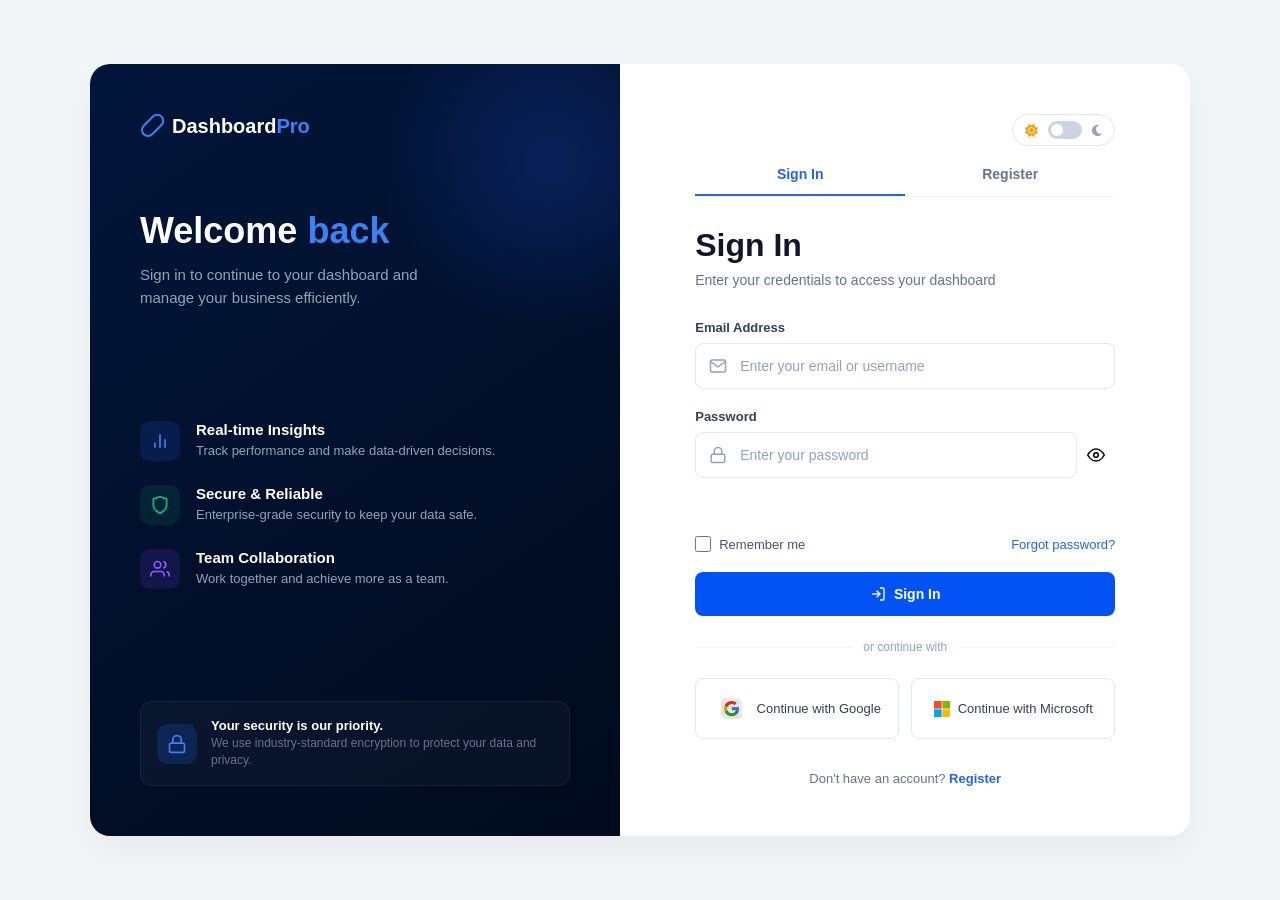
==== index.html @ a17f4a40 "first commit" ====
<!DOCTYPE html>
<html lang="en">
<head>
    <meta charset="UTF-8">
    <meta name="viewport" content="width=device-width, initial-scale=1.0">
    <title>Sign In</title>
    <link rel="stylesheet" href="https://cdnjs.cloudflare.com/ajax/libs/font-awesome/6.4.0/css/all.min.css">
    <link rel="stylesheet" href="style.css">
    <style>
        .auth-theme-container {
            display: flex;
            justify-content: flex-end;
            margin-bottom: 20px;
        }
    </style>
</head>
<body>

    <div class="container">
        <div class="left-panel">
            <div class="logo-area">
                <svg width="24" height="24" viewBox="0 0 24 24" fill="none" stroke="currentColor" stroke-width="2" stroke-linecap="round" stroke-linejoin="round"><path d="m21.44 11.05-9.19 9.19a6 6 0 0 1-8.49-8.49l9.19-9.19a6 6 0 0 1 8.49 8.49Z"/></svg>
                <span>Dashboard</span>
            </div>
            
            <div class="welcome-text">
                <h1>Welcome <span>back</span></h1>
                <p>Sign in to continue to your dashboard and manage your business efficiently.</p>
            </div>

            <div class="features-list">
                <div class="feature-item">
                    <div class="icon-wrapper blue">
                        <svg width="20" height="20" viewBox="0 0 24 24" fill="none" stroke="currentColor" stroke-width="2"><line x1="18" y1="20" x2="18" y2="10"></line><line x1="12" y1="20" x2="12" y2="4"></line><line x1="6" y1="20" x2="6" y2="14"></line></svg>
                    </div>
                    <div>
                        <h3>Real-time Insights</h3>
                        <p>Track performance and make data-driven decisions.</p>
                    </div>
                </div>

                <div class="feature-item">
                    <div class="icon-wrapper green">
                        <svg width="20" height="20" viewBox="0 0 24 24" fill="none" stroke="currentColor" stroke-width="2"><path d="M12 22s8-4 8-10V5l-8-3-8 3v7c0 6 8 10 8 10z"></path></svg>
                    </div>
                    <div>
                        <h3>Secure & Reliable</h3>
                        <p>Enterprise-grade security to keep your data safe.</p>
                    </div>
                </div>

                <div class="feature-item">
                    <div class="icon-wrapper purple">
                        <svg width="20" height="20" viewBox="0 0 24 24" fill="none" stroke="currentColor" stroke-width="2"><path d="M17 21v-2a4 4 0 0 0-4-4H5a4 4 0 0 0-4 4v2"></path><circle cx="9" cy="7" r="4"></circle><path d="M23 21v-2a4 4 0 0 0-3-3.87"></path><path d="M16 3.13a4 4 0 0 1 0 7.75"></path></svg>
                    </div>
                    <div>
                        <h3>Team Collaboration</h3>
                        <p>Work together and achieve more as a team.</p>
                    </div>
                </div>
            </div>

            <div class="security-note">
                <div class="icon-wrapper shield-blue">
                    <svg width="20" height="20" viewBox="0 0 24 24" fill="none" stroke="currentColor" stroke-width="2"><rect x="3" y="11" width="18" height="11" rx="2" ry="2"></rect><path d="M7 11V7a5 5 0 0 1 10 0v4"></path></svg>
                </div>
                <div>
                    <h4>Your security is our priority.</h4>
                    <p>We use industry-standard encryption to protect your data and privacy.</p>
                </div>
            </div>
        </div>

        <div class="right-panel">
            <div class="form-wrapper">
                
                <div class="auth-theme-container">
                    <div class="header-theme-switch-box" style="display: flex; align-items: center; gap: 10px; border: 1px solid #e2e8f0; padding: 6px 12px; border-radius: 30px;">
                        <i class="fa-solid fa-sun icon-sun" style="color: #f59e0b; font-size: 13px;"></i>
                        <label class="theme-switch-label" style="position: relative; display: inline-block; width: 34px; height: 18px;">
                            <input type="checkbox" id="headerThemeToggle" style="opacity: 0; width: 0; height: 0;">
                            <span class="theme-switch-slider" style="position: absolute; cursor: pointer; top: 0; left: 0; right: 0; bottom: 0; background-color: #cbd5e1; transition: .35s; border-radius: 30px;"></span>
                        </label>
                        <i class="fa-solid fa-moon icon-moon" style="color: #94a3b8; font-size: 13px;"></i>
                    </div>
                </div>

                <div class="auth-tabs">
                    <a href="index.html" class="tab-item active">Sign In</a>
                    <a href="register.html" class="tab-item">Register</a>
                </div>

                <h2>Sign In</h2>
                <p class="subtitle">Enter your credentials to access your dashboard</p>

                <form onsubmit="login(); return false;">
                    <div class="input-group">
                        <label for="email">Email Address</label>
                        <div class="input-field-wrapper">
                            <span class="field-icon">
                                <svg width="18" height="18" viewBox="0 0 24 24" fill="none" stroke="currentColor" stroke-width="2"><path d="M4 4h16c1.1 0 2 .9 2 2v12c0 1.1-.9 2-2 2H4c-1.1 0-2-.9-2-2V6c0-1.1.9-2 2-2z"></path><polyline points="22,6 12,13 2,6"></polyline></svg>
                            </span>
                            <input type="text" id="email" placeholder="Enter your email or username" required>
                        </div>
                    </div>

                    <div class="input-group">
                        <label for="password">Password</label>
                        <div class="input-field-wrapper">
                            <span class="field-icon">
                                <svg width="18" height="18" viewBox="0 0 24 24" fill="none" stroke="currentColor" stroke-width="2"><rect x="3" y="11" width="18" height="11" rx="2" ry="2"></rect><path d="M7 11V7a5 5 0 0 1 10 0v4"></path></svg>
                            </span>
                            <input type="password" id="password" placeholder="Enter your password" required>
                            <span class="password-toggle">
                                <svg width="18" height="18" viewBox="0 0 24 24" fill="none" stroke="currentColor" stroke-width="2"><path d="M1 12s4-8 11-8 11 8 11 8-4 8-11 8-11-8-11-8z"></path><circle cx="12" cy="12" r="3"></circle></svg>
                            </span>
                        </div>
                    </div>

                    <p id="msg" style="color: #dc3545; font-size: 13px; min-height: 18px; margin: -4px 0 4px 0;"></p>

                    <div class="form-options">
                        <label class="remember-me">
                            <input type="checkbox">
                            <span>Remember me</span>
                        </label>
                        <a href="#" class="forgot-link">Forgot password?</a>
                    </div>

                    <button type="submit" class="submit-btn">
                        <svg width="16" height="16" viewBox="0 0 24 24" fill="none" stroke="currentColor" stroke-width="2"><path d="M15 3h4a2 2 0 0 1 2 2v14a2 2 0 0 1-2 2h-4"></path><polyline points="10 17 15 12 10 7"></polyline><line x1="15" y1="12" x2="3" y2="12"></line></svg>
                        Sign In
                    </button>
                </form>

                <div class="divider">
                    <span>or continue with</span>
                </div>

                <div class="sso-buttons">
                    <button class="sso-btn">
                        <img src="/img/google-logo-transparent-free-png.webp" alt="Google" width="35" height="35" style="object-fit: contain;" onerror="this.src='https://fonts.gstatic.com/s/i/productlogos/googleg/v6/web-24dp/copy_of_24dp.png'">
                        Continue with Google
                    </button>
                    <button class="sso-btn">
                        <svg width="16" height="16" viewBox="0 0 23 23" fill="#f25022"><rect x="0" y="0" width="11" height="11"/><rect x="12" y="0" width="11" height="11" fill="#7fba00"/><rect x="0" y="12" width="11" height="11" fill="#00a4ef"/><rect x="12" y="12" width="11" height="11" fill="#ffb900"/></svg>
                        Continue with Microsoft
                    </button>
                </div>

                <p class="signup-prompt">Don't have an account? <a href="register.html">Register</a></p>
            </div>
        </div>
    </div>

    <script src="auth.js"></script>
</body>
</html>
---- style.css ----
* {
    margin: 0;
    padding: 0;
    box-sizing: border-box;
    font-family: -apple-system, BlinkMacSystemFont, "Segoe UI", Roboto, Helvetica, Arial, sans-serif;
}

body {
    display: flex;
    justify-content: center;
    align-items: center;
    min-height: 100vh;
    background-color: #f3f6f9;
    padding: 20px;
}

.container {
    display: flex;
    width: 100%;
    max-width: 1100px;
    min-height: 720px;
    background: #ffffff;
    border-radius: 20px;
    overflow: hidden;
    box-shadow: 0 15px 35px rgba(0, 0, 0, 0.05);
}

/* Left Panel Style */
.left-panel {
    flex: 1.1;
    background: linear-gradient(145deg, #02163b 0%, #010a1c 100%);
    color: #ffffff;
    padding: 50px;
    display: flex;
    flex-direction: column;
    justify-content: space-between;
    position: relative;
    overflow: hidden;
}

/* Subtle abstract visual design element from image_d5fe2e.jpg */
.left-panel::before {
    content: '';
    position: absolute;
    top: -10%;
    right: -20%;
    width: 350px;
    height: 350px;
    background: radial-gradient(circle, rgba(29, 78, 216, 0.25) 0%, transparent 70%);
    border-radius: 50%;
    pointer-events: none;
}

.logo-area {
    display: flex;
    align-items: center;
    gap: 8px;
    font-size: 20px;
    font-weight: 700;
    color: #ffffff;
}

.logo-area svg {
    color: #3b82f6;
}

.logo-area span {
    color: #ffffff;
}
.logo-area span::after {
    content: 'Pro';
    color: #3b82f6;
}

.welcome-text h1 {
    font-size: 36px;
    font-weight: 600;
    margin-bottom: 12px;
}

.welcome-text h1 span {
    color: #3b82f6;
}

.welcome-text p {
    color: #94a3b8;
    font-size: 15px;
    line-height: 1.5;
    max-width: 320px;
}

.features-list {
    display: flex;
    flex-direction: column;
    gap: 24px;
    margin: 40px 0;
}

.feature-item {
    display: flex;
    gap: 16px;
    align-items: flex-start;
}

.icon-wrapper {
    display: flex;
    align-items: center;
    justify-content: center;
    width: 40px;
    height: 40px;
    border-radius: 10px;
    flex-shrink: 0;
}

.icon-wrapper.blue { background: rgba(37, 99, 235, 0.15); color: #3b82f6; }
.icon-wrapper.green { background: rgba(5, 150, 105, 0.15); color: #10b981; }
.icon-wrapper.purple { background: rgba(124, 58, 237, 0.15); color: #8b5cf6; }
.icon-wrapper.shield-blue { background: rgba(37, 99, 235, 0.2); color: #3b82f6; }

.feature-item h3 {
    font-size: 15px;
    font-weight: 600;
    margin-bottom: 4px;
}

.feature-item p {
    color: #94a3b8;
    font-size: 13px;
    line-height: 1.4;
}

.security-note {
    background: rgba(255, 255, 255, 0.03);
    border: 1px solid rgba(255, 255, 255, 0.06);
    padding: 16px;
    border-radius: 12px;
    display: flex;
    gap: 14px;
    align-items: center;
}

.security-note h4 {
    font-size: 13px;
    font-weight: 600;
    margin-bottom: 2px;
}

.security-note p {
    color: #64748b;
    font-size: 12px;
    line-height: 1.4;
}


/* Right Panel Style */
.right-panel {
    flex: 1.2;
    display: flex;
    align-items: center;
    justify-content: center;
    padding: 50px;
}

.form-wrapper {
    width: 100%;
    max-width: 420px;
}

.right-panel h2 {
    font-size: 32px;
    font-weight: 700;
    color: #0f172a;
    margin-bottom: 8px;
}

.subtitle {
    color: #64748b;
    font-size: 14px;
    margin-bottom: 32px;
}

form {
    display: flex;
    flex-direction: column;
    gap: 20px;
}

.input-group {
    display: flex;
    flex-direction: column;
    gap: 8px;
}

.input-group label {
    font-size: 13px;
    font-weight: 600;
    color: #334155;
}

.input-field-wrapper {
    position: relative;
    display: flex;
    align-items: center;
}

.field-icon {
    position: absolute;
    left: 14px;
    color: #94a3b8;
    display: flex;
    align-items: center;
}

.password-toggle {
    cursor: pointer;
    display: flex;
    align-items: center;
    padding: 0 10px;
    user-select: none; /* Prevents accidentally highlighting the icon text on double click */
}

.input-field-wrapper input {
    width: 100%;
    padding: 14px 16px 14px 44px;
    border: 1px solid #e2e8f0;
    border-radius: 8px;
    font-size: 14px;
    color: #0f172a;
    outline: none;
    transition: all 0.2s;
}

.input-field-wrapper input::placeholder {
    color: #94a3b8;
}

.input-field-wrapper input:focus {
    border-color: #2563eb;
    box-shadow: 0 0 0 3px rgba(37, 99, 235, 0.05);
}

.form-options {
    display: flex;
    justify-content: space-between;
    align-items: center;
    font-size: 13px;
}

.remember-me {
    display: flex;
    align-items: center;
    gap: 8px;
    cursor: pointer;
    color: #475569;
}

.remember-me input {
    width: 16px;
    height: 16px;
    border-radius: 4px;
    border: 1px solid #cbd5e1;
    cursor: pointer;
}

.forgot-link {
    color: #2563eb;
    text-decoration: none;
    font-weight: 500;
}

.forgot-link:hover {
    text-decoration: underline;
}

.submit-btn {
    display: flex;
    align-items: center;
    justify-content: center;
    gap: 8px;
    background: #0252f4;
    color: #ffffff;
    border: none;
    padding: 14px;
    border-radius: 8px;
    font-size: 14px;
    font-weight: 600;
    cursor: pointer;
    transition: background 0.2s;
}

.submit-btn:hover {
    background: #0143cc;
}

.divider {
    display: flex;
    align-items: center;
    text-align: center;
    margin: 24px 0;
    color: #cbd5e1;
    font-size: 12px;
}

.divider::before, .divider::after {
    content: '';
    flex: 1;
    border-bottom: 1px solid #f1f5f9;
}

.divider span {
    padding: 0 10px;
    color: #94a3b8;
}

.sso-buttons {
    display: flex;
    gap: 12px;
    margin-bottom: 32px;
}

.sso-btn {
    flex: 1;
    display: flex;
    align-items: center;
    justify-content: center;
    gap: 8px;
    background: #ffffff;
    border: 1px solid #e2e8f0;
    padding: 12px;
    border-radius: 8px;
    font-size: 13px;
    font-weight: 500;
    color: #334155;
    cursor: pointer;
    transition: background 0.2s;
}

.sso-btn:hover {
    background: #f8fafc;
    border-color: #cbd5e1;
}

.signup-prompt {
    text-align: center;
    font-size: 13px;
    color: #64748b;
}

.signup-prompt a {
    color: #2563eb;
    text-decoration: none;
    font-weight: 600;
}

.signup-prompt a:hover {
    text-decoration: underline;
}

/* Responsive Scaling for smaller desktop/tablet views */
@media (max-width: 900px) {
    .left-panel {
        display: none;
    }
    .container {
        max-width: 480px;
        min-height: auto;
    }
}

/* Auth Tab System UI Additions */
.auth-tabs {
    display: flex;
    border-bottom: 1px solid #f1f5f9;
    margin-bottom: 30px;
}
.tab-item {
    flex: 1;
    text-align: center;
    padding-bottom: 12px;
    text-decoration: none;
    color: #64748b;
    font-size: 14px;
    font-weight: 600;
    transition: all 0.2s;
}
.tab-item.active {
    color: #2563eb;
    border-bottom: 2px solid #2563eb;
}

/* Dark Theme Overrides for Auth Pages */
body.dark-theme {
    background-color: #0f172a;
    color: #f8fafc;
}

body.dark-theme .container {
    background: #1e293b;
    box-shadow: 0 15px 35px rgba(0, 0, 0, 0.3);
}

body.dark-theme .right-panel h2,
body.dark-theme .input-group label {
    color: #f8fafc;
}

body.dark-theme .input-field-wrapper input {
    background: #0f172a;
    border-color: #334155;
    color: #f8fafc;
}

body.dark-theme .subtitle,
body.dark-theme .signup-prompt {
    color: #94a3b8;
}

body.dark-theme .sso-btn {
    background: #0f172a;
    border-color: #334155;
    color: #f8fafc;
}

body.dark-theme .sso-btn:hover {
    background: #1e293b;
}

body.dark-theme .divider span {
    background: #1e293b;
    color: #64748b;
}

/* Custom switch slider animations */
.theme-switch-slider:before {
    position: absolute;
    content: "";
    height: 12px;
    width: 12px;
    left: 3px;
    bottom: 3px;
    background-color: white;
    transition: 0.3s;
    border-radius: 50%;
}

input:checked + .theme-switch-slider {
    background-color: #6366f1;
}

input:checked + .theme-switch-slider:before {
    transform: translateX(16px);
}

/* Mobile-first enhancements for Auth Pages */
@media (max-width: 480px) {
    .right-panel { 
        padding: 30px 20px; 
    }
    
    .sso-buttons { 
        flex-direction: column; 
        gap: 12px; 
    }
    
    .sso-btn { 
        width: 100%; 
    }

    .form-options {
        flex-direction: column;
        align-items: flex-start;
        gap: 12px;
    }

    .right-panel h2 {
        font-size: 24px;
    }
}

/* --- ADVANCED ANIMATIONS --- */

/* Error Shake Animation */
@keyframes shake {
    0%, 100% { transform: translateX(0); }
    25% { transform: translateX(-5px); }
    75% { transform: translateX(5px); }
}

.input-group.error input {
    border-color: #ef4444;
    animation: shake 0.3s ease-in-out;
}

/* Loading Shimmer Effect */
@keyframes shimmer {
    0% { background-position: -200% 0; }
    100% { background-position: 200% 0; }
}

.submit-btn.loading {
    background: #64748b;
    cursor: wait;
    background-image: linear-gradient(90deg, transparent, rgba(255,255,255,0.2), transparent);
    background-size: 200% 100%;
    animation: shimmer 1.5s infinite linear;
}

/* Smooth Button Lift Effect */
.submit-btn {
    transition: all 0.3s cubic-bezier(0.4, 0, 0.2, 1);
    transform: translateY(0);
}

.submit-btn:hover:not(.loading) {
    transform: translateY(-2px);
    box-shadow: 0 10px 15px -3px rgba(37, 99, 235, 0.3);
}
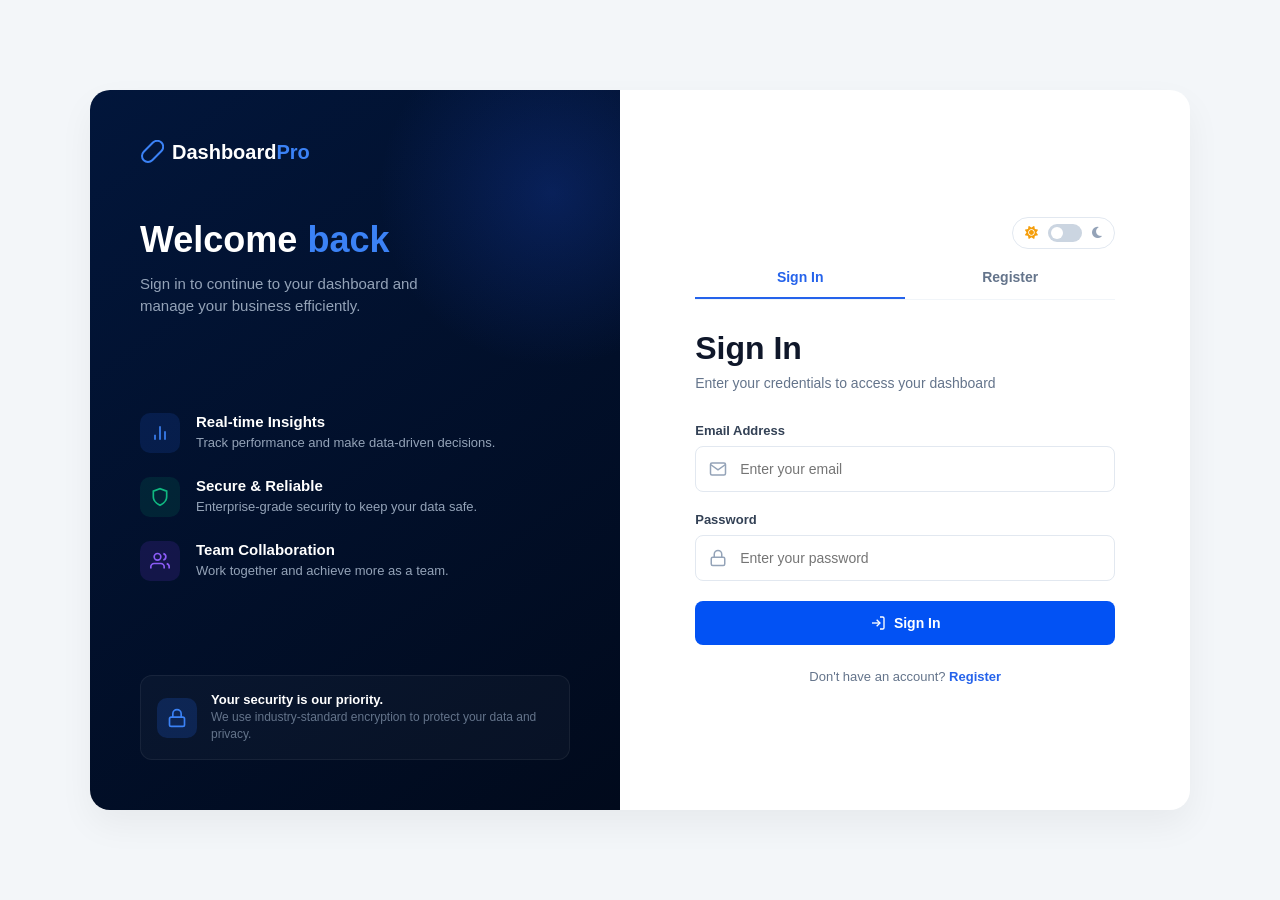
==== commit c14b6f90: "changes" ====
--- a/index.html
+++ b/index.html
@@ -15,7 +15,6 @@
     </style>
 </head>
 <body>
-
     <div class="container">
         <div class="left-panel">
             <div class="logo-area">
@@ -86,8 +85,8 @@
                 </div>
 
                 <div class="auth-tabs">
-                    <a href="index.html" class="tab-item active">Sign In</a>
-                    <a href="register.html" class="tab-item">Register</a>
+                    <a href="index.html" class="tab-item active">Sign In</a> 
+                    <a href="register/index.html" class="tab-item">Register</a>
                 </div>
 
                 <h2>Sign In</h2>
@@ -100,7 +99,7 @@
                             <span class="field-icon">
                                 <svg width="18" height="18" viewBox="0 0 24 24" fill="none" stroke="currentColor" stroke-width="2"><path d="M4 4h16c1.1 0 2 .9 2 2v12c0 1.1-.9 2-2 2H4c-1.1 0-2-.9-2-2V6c0-1.1.9-2 2-2z"></path><polyline points="22,6 12,13 2,6"></polyline></svg>
                             </span>
-                            <input type="text" id="email" placeholder="Enter your email or username" required>
+                            <input type="text" id="email" placeholder="Enter your email" required>
                         </div>
                     </div>
 
@@ -111,20 +110,7 @@
                                 <svg width="18" height="18" viewBox="0 0 24 24" fill="none" stroke="currentColor" stroke-width="2"><rect x="3" y="11" width="18" height="11" rx="2" ry="2"></rect><path d="M7 11V7a5 5 0 0 1 10 0v4"></path></svg>
                             </span>
                             <input type="password" id="password" placeholder="Enter your password" required>
-                            <span class="password-toggle">
-                                <svg width="18" height="18" viewBox="0 0 24 24" fill="none" stroke="currentColor" stroke-width="2"><path d="M1 12s4-8 11-8 11 8 11 8-4 8-11 8-11-8-11-8z"></path><circle cx="12" cy="12" r="3"></circle></svg>
-                            </span>
                         </div>
-                    </div>
-
-                    <p id="msg" style="color: #dc3545; font-size: 13px; min-height: 18px; margin: -4px 0 4px 0;"></p>
-
-                    <div class="form-options">
-                        <label class="remember-me">
-                            <input type="checkbox">
-                            <span>Remember me</span>
-                        </label>
-                        <a href="#" class="forgot-link">Forgot password?</a>
                     </div>
 
                     <button type="submit" class="submit-btn">
@@ -133,22 +119,7 @@
                     </button>
                 </form>
 
-                <div class="divider">
-                    <span>or continue with</span>
-                </div>
-
-                <div class="sso-buttons">
-                    <button class="sso-btn">
-                        <img src="/img/google-logo-transparent-free-png.webp" alt="Google" width="35" height="35" style="object-fit: contain;" onerror="this.src='https://fonts.gstatic.com/s/i/productlogos/googleg/v6/web-24dp/copy_of_24dp.png'">
-                        Continue with Google
-                    </button>
-                    <button class="sso-btn">
-                        <svg width="16" height="16" viewBox="0 0 23 23" fill="#f25022"><rect x="0" y="0" width="11" height="11"/><rect x="12" y="0" width="11" height="11" fill="#7fba00"/><rect x="0" y="12" width="11" height="11" fill="#00a4ef"/><rect x="12" y="12" width="11" height="11" fill="#ffb900"/></svg>
-                        Continue with Microsoft
-                    </button>
-                </div>
-
-                <p class="signup-prompt">Don't have an account? <a href="register.html">Register</a></p>
+                <p class="signup-prompt">Don't have an account? <a href="register/index.html">Register</a></p>
             </div>
         </div>
     </div>
--- a/style.css
+++ b/style.css
@@ -1,517 +1,119 @@
 * {
-    margin: 0;
-    padding: 0;
-    box-sizing: border-box;
+    margin: 0; padding: 0; box-sizing: border-box;
     font-family: -apple-system, BlinkMacSystemFont, "Segoe UI", Roboto, Helvetica, Arial, sans-serif;
 }
 
 body {
-    display: flex;
-    justify-content: center;
-    align-items: center;
-    min-height: 100vh;
-    background-color: #f3f6f9;
-    padding: 20px;
+    display: flex; justify-content: center; align-items: center;
+    min-height: 100vh; background-color: #f3f6f9; padding: 20px;
 }
 
 .container {
-    display: flex;
-    width: 100%;
-    max-width: 1100px;
-    min-height: 720px;
-    background: #ffffff;
-    border-radius: 20px;
-    overflow: hidden;
+    display: flex; width: 100%; max-width: 1100px; min-height: 720px;
+    background: #ffffff; border-radius: 20px; overflow: hidden;
     box-shadow: 0 15px 35px rgba(0, 0, 0, 0.05);
 }
 
-/* Left Panel Style */
 .left-panel {
-    flex: 1.1;
-    background: linear-gradient(145deg, #02163b 0%, #010a1c 100%);
-    color: #ffffff;
-    padding: 50px;
-    display: flex;
-    flex-direction: column;
-    justify-content: space-between;
-    position: relative;
-    overflow: hidden;
+    flex: 1.1; background: linear-gradient(145deg, #02163b 0%, #010a1c 100%);
+    color: #ffffff; padding: 50px; display: flex; flex-direction: column;
+    justify-content: space-between; position: relative; overflow: hidden;
 }
 
-/* Subtle abstract visual design element from image_d5fe2e.jpg */
 .left-panel::before {
-    content: '';
-    position: absolute;
-    top: -10%;
-    right: -20%;
-    width: 350px;
-    height: 350px;
-    background: radial-gradient(circle, rgba(29, 78, 216, 0.25) 0%, transparent 70%);
-    border-radius: 50%;
-    pointer-events: none;
+    content: ''; position: absolute; top: -10%; right: -20%;
+    width: 350px; height: 350px; background: radial-gradient(circle, rgba(29, 78, 216, 0.25) 0%, transparent 70%);
+    border-radius: 50%; pointer-events: none;
 }
 
-.logo-area {
-    display: flex;
-    align-items: center;
-    gap: 8px;
-    font-size: 20px;
-    font-weight: 700;
-    color: #ffffff;
-}
+.logo-area { display: flex; align-items: center; gap: 8px; font-size: 20px; font-weight: 700; color: #ffffff; }
+.logo-area svg { color: #3b82f6; }
+.logo-area span::after { content: 'Pro'; color: #3b82f6; }
 
-.logo-area svg {
-    color: #3b82f6;
-}
+.welcome-text h1 { font-size: 36px; font-weight: 600; margin-bottom: 12px; }
+.welcome-text h1 span { color: #3b82f6; }
+.welcome-text p { color: #94a3b8; font-size: 15px; line-height: 1.5; max-width: 320px; }
 
-.logo-area span {
-    color: #ffffff;
-}
-.logo-area span::after {
-    content: 'Pro';
-    color: #3b82f6;
-}
+.features-list { display: flex; flex-direction: column; gap: 24px; margin: 40px 0; }
+.feature-item { display: flex; gap: 16px; align-items: flex-start; }
 
-.welcome-text h1 {
-    font-size: 36px;
-    font-weight: 600;
-    margin-bottom: 12px;
-}
-
-.welcome-text h1 span {
-    color: #3b82f6;
-}
-
-.welcome-text p {
-    color: #94a3b8;
-    font-size: 15px;
-    line-height: 1.5;
-    max-width: 320px;
-}
-
-.features-list {
-    display: flex;
-    flex-direction: column;
-    gap: 24px;
-    margin: 40px 0;
-}
-
-.feature-item {
-    display: flex;
-    gap: 16px;
-    align-items: flex-start;
-}
-
-.icon-wrapper {
-    display: flex;
-    align-items: center;
-    justify-content: center;
-    width: 40px;
-    height: 40px;
-    border-radius: 10px;
-    flex-shrink: 0;
-}
-
+.icon-wrapper { display: flex; align-items: center; justify-content: center; width: 40px; height: 40px; border-radius: 10px; flex-shrink: 0; }
 .icon-wrapper.blue { background: rgba(37, 99, 235, 0.15); color: #3b82f6; }
 .icon-wrapper.green { background: rgba(5, 150, 105, 0.15); color: #10b981; }
 .icon-wrapper.purple { background: rgba(124, 58, 237, 0.15); color: #8b5cf6; }
 .icon-wrapper.shield-blue { background: rgba(37, 99, 235, 0.2); color: #3b82f6; }
 
-.feature-item h3 {
-    font-size: 15px;
-    font-weight: 600;
-    margin-bottom: 4px;
+.feature-item h3 { font-size: 15px; font-weight: 600; margin-bottom: 4px; }
+.feature-item p { color: #94a3b8; font-size: 13px; line-height: 1.4; }
+
+.security-note {
+    background: rgba(255, 255, 255, 0.03); border: 1px solid rgba(255, 255, 255, 0.06);
+    padding: 16px; border-radius: 12px; display: flex; gap: 14px; align-items: center;
+}
+.security-note h4 { font-size: 13px; font-weight: 600; margin-bottom: 2px; }
+.security-note p { color: #64748b; font-size: 12px; line-height: 1.4; }
+
+.right-panel { flex: 1.2; display: flex; align-items: center; justify-content: center; padding: 50px; }
+.form-wrapper { width: 100%; max-width: 420px; }
+.right-panel h2 { font-size: 32px; font-weight: 700; color: #0f172a; margin-bottom: 8px; }
+.subtitle { color: #64748b; font-size: 14px; margin-bottom: 32px; }
+
+form { display: flex; flex-direction: column; gap: 20px; }
+.input-group { display: flex; flex-direction: column; gap: 8px; }
+.input-group label { font-size: 13px; font-weight: 600; color: #334155; }
+.input-field-wrapper { position: relative; display: flex; align-items: center; }
+.field-icon { position: absolute; left: 14px; color: #94a3b8; display: flex; align-items: center; }
+.password-toggle { cursor: pointer; display: flex; align-items: center; padding: 0 10px; user-select: none; }
+.input-field-wrapper input {
+    width: 100%; padding: 14px 16px 14px 44px; border: 1px solid #e2e8f0;
+    border-radius: 8px; font-size: 14px; color: #0f172a; outline: none; transition: all 0.2s;
+}
+.input-field-wrapper input:focus { border-color: #2563eb; box-shadow: 0 0 0 3px rgba(37, 99, 235, 0.05); }
+
+.form-options { display: flex; justify-content: flex-start; align-items: center; font-size: 13px; }
+.remember-me { display: flex; align-items: center; gap: 8px; cursor: pointer; color: #475569; }
+.remember-me input { width: 16px; height: 16px; border-radius: 4px; border: 1px solid #cbd5e1; cursor: pointer; }
+
+.submit-btn {
+    display: flex; align-items: center; justify-content: center; gap: 8px;
+    background: #0252f4; color: #ffffff; border: none; padding: 14px;
+    border-radius: 8px; font-size: 14px; font-weight: 600; cursor: pointer; transition: background 0.2s;
+}
+.submit-btn:hover { background: #0143cc; }
+
+.signup-prompt { text-align: center; font-size: 13px; color: #64748b; margin-top: 24px; }
+.signup-prompt a { color: #2563eb; text-decoration: none; font-weight: 600; }
+.signup-prompt a:hover { text-decoration: underline; }
+
+@media (max-width: 900px) {
+    .left-panel { display: none; }
+    .container { max-width: 480px; min-height: auto; }
 }
 
-.feature-item p {
-    color: #94a3b8;
-    font-size: 13px;
-    line-height: 1.4;
+.auth-tabs { display: flex; border-bottom: 1px solid #f1f5f9; margin-bottom: 30px; }
+.tab-item {
+    flex: 1; text-align: center; padding-bottom: 12px; text-decoration: none;
+    color: #64748b; font-size: 14px; font-weight: 600; transition: all 0.2s;
 }
+.tab-item.active { color: #2563eb; border-bottom: 2px solid #2563eb; }
 
-.security-note {
-    background: rgba(255, 255, 255, 0.03);
-    border: 1px solid rgba(255, 255, 255, 0.06);
-    padding: 16px;
-    border-radius: 12px;
-    display: flex;
-    gap: 14px;
-    align-items: center;
+body.dark-theme { background-color: #0f172a; color: #f8fafc; }
+body.dark-theme .container { background: #1e293b; box-shadow: 0 15px 35px rgba(0, 0, 0, 0.3); }
+body.dark-theme .right-panel h2, body.dark-theme .input-group label { color: #f8fafc; }
+body.dark-theme .input-field-wrapper input { background: #0f172a; border-color: #334155; color: #f8fafc; }
+body.dark-theme .subtitle, body.dark-theme .signup-prompt { color: #94a3b8; }
+body.dark-theme .auth-tabs { border-bottom: 1px solid #334155; }
+body.dark-theme .tab-item { color: #94a3b8; }
+body.dark-theme .tab-item.active { color: #3b82f6; border-bottom: 2px solid #3b82f6; }
+
+.theme-switch-slider:before {
+    position: absolute; content: ""; height: 12px; width: 12px; left: 3px; bottom: 3px;
+    background-color: white; transition: 0.3s; border-radius: 50%;
 }
+input:checked + .theme-switch-slider { background-color: #6366f1; }
+input:checked + .theme-switch-slider:before { transform: translateX(16px); }
 
-.security-note h4 {
-    font-size: 13px;
-    font-weight: 600;
-    margin-bottom: 2px;
+@keyframes shake {
+    0%, 100% { transform: translateX(0); } 25% { transform: translateX(-5px); } 75% { transform: translateX(5px); }
 }
-
-.security-note p {
-    color: #64748b;
-    font-size: 12px;
-    line-height: 1.4;
-}
-
-
-/* Right Panel Style */
-.right-panel {
-    flex: 1.2;
-    display: flex;
-    align-items: center;
-    justify-content: center;
-    padding: 50px;
-}
-
-.form-wrapper {
-    width: 100%;
-    max-width: 420px;
-}
-
-.right-panel h2 {
-    font-size: 32px;
-    font-weight: 700;
-    color: #0f172a;
-    margin-bottom: 8px;
-}
-
-.subtitle {
-    color: #64748b;
-    font-size: 14px;
-    margin-bottom: 32px;
-}
-
-form {
-    display: flex;
-    flex-direction: column;
-    gap: 20px;
-}
-
-.input-group {
-    display: flex;
-    flex-direction: column;
-    gap: 8px;
-}
-
-.input-group label {
-    font-size: 13px;
-    font-weight: 600;
-    color: #334155;
-}
-
-.input-field-wrapper {
-    position: relative;
-    display: flex;
-    align-items: center;
-}
-
-.field-icon {
-    position: absolute;
-    left: 14px;
-    color: #94a3b8;
-    display: flex;
-    align-items: center;
-}
-
-.password-toggle {
-    cursor: pointer;
-    display: flex;
-    align-items: center;
-    padding: 0 10px;
-    user-select: none; /* Prevents accidentally highlighting the icon text on double click */
-}
-
-.input-field-wrapper input {
-    width: 100%;
-    padding: 14px 16px 14px 44px;
-    border: 1px solid #e2e8f0;
-    border-radius: 8px;
-    font-size: 14px;
-    color: #0f172a;
-    outline: none;
-    transition: all 0.2s;
-}
-
-.input-field-wrapper input::placeholder {
-    color: #94a3b8;
-}
-
-.input-field-wrapper input:focus {
-    border-color: #2563eb;
-    box-shadow: 0 0 0 3px rgba(37, 99, 235, 0.05);
-}
-
-.form-options {
-    display: flex;
-    justify-content: space-between;
-    align-items: center;
-    font-size: 13px;
-}
-
-.remember-me {
-    display: flex;
-    align-items: center;
-    gap: 8px;
-    cursor: pointer;
-    color: #475569;
-}
-
-.remember-me input {
-    width: 16px;
-    height: 16px;
-    border-radius: 4px;
-    border: 1px solid #cbd5e1;
-    cursor: pointer;
-}
-
-.forgot-link {
-    color: #2563eb;
-    text-decoration: none;
-    font-weight: 500;
-}
-
-.forgot-link:hover {
-    text-decoration: underline;
-}
-
-.submit-btn {
-    display: flex;
-    align-items: center;
-    justify-content: center;
-    gap: 8px;
-    background: #0252f4;
-    color: #ffffff;
-    border: none;
-    padding: 14px;
-    border-radius: 8px;
-    font-size: 14px;
-    font-weight: 600;
-    cursor: pointer;
-    transition: background 0.2s;
-}
-
-.submit-btn:hover {
-    background: #0143cc;
-}
-
-.divider {
-    display: flex;
-    align-items: center;
-    text-align: center;
-    margin: 24px 0;
-    color: #cbd5e1;
-    font-size: 12px;
-}
-
-.divider::before, .divider::after {
-    content: '';
-    flex: 1;
-    border-bottom: 1px solid #f1f5f9;
-}
-
-.divider span {
-    padding: 0 10px;
-    color: #94a3b8;
-}
-
-.sso-buttons {
-    display: flex;
-    gap: 12px;
-    margin-bottom: 32px;
-}
-
-.sso-btn {
-    flex: 1;
-    display: flex;
-    align-items: center;
-    justify-content: center;
-    gap: 8px;
-    background: #ffffff;
-    border: 1px solid #e2e8f0;
-    padding: 12px;
-    border-radius: 8px;
-    font-size: 13px;
-    font-weight: 500;
-    color: #334155;
-    cursor: pointer;
-    transition: background 0.2s;
-}
-
-.sso-btn:hover {
-    background: #f8fafc;
-    border-color: #cbd5e1;
-}
-
-.signup-prompt {
-    text-align: center;
-    font-size: 13px;
-    color: #64748b;
-}
-
-.signup-prompt a {
-    color: #2563eb;
-    text-decoration: none;
-    font-weight: 600;
-}
-
-.signup-prompt a:hover {
-    text-decoration: underline;
-}
-
-/* Responsive Scaling for smaller desktop/tablet views */
-@media (max-width: 900px) {
-    .left-panel {
-        display: none;
-    }
-    .container {
-        max-width: 480px;
-        min-height: auto;
-    }
-}
-
-/* Auth Tab System UI Additions */
-.auth-tabs {
-    display: flex;
-    border-bottom: 1px solid #f1f5f9;
-    margin-bottom: 30px;
-}
-.tab-item {
-    flex: 1;
-    text-align: center;
-    padding-bottom: 12px;
-    text-decoration: none;
-    color: #64748b;
-    font-size: 14px;
-    font-weight: 600;
-    transition: all 0.2s;
-}
-.tab-item.active {
-    color: #2563eb;
-    border-bottom: 2px solid #2563eb;
-}
-
-/* Dark Theme Overrides for Auth Pages */
-body.dark-theme {
-    background-color: #0f172a;
-    color: #f8fafc;
-}
-
-body.dark-theme .container {
-    background: #1e293b;
-    box-shadow: 0 15px 35px rgba(0, 0, 0, 0.3);
-}
-
-body.dark-theme .right-panel h2,
-body.dark-theme .input-group label {
-    color: #f8fafc;
-}
-
-body.dark-theme .input-field-wrapper input {
-    background: #0f172a;
-    border-color: #334155;
-    color: #f8fafc;
-}
-
-body.dark-theme .subtitle,
-body.dark-theme .signup-prompt {
-    color: #94a3b8;
-}
-
-body.dark-theme .sso-btn {
-    background: #0f172a;
-    border-color: #334155;
-    color: #f8fafc;
-}
-
-body.dark-theme .sso-btn:hover {
-    background: #1e293b;
-}
-
-body.dark-theme .divider span {
-    background: #1e293b;
-    color: #64748b;
-}
-
-/* Custom switch slider animations */
-.theme-switch-slider:before {
-    position: absolute;
-    content: "";
-    height: 12px;
-    width: 12px;
-    left: 3px;
-    bottom: 3px;
-    background-color: white;
-    transition: 0.3s;
-    border-radius: 50%;
-}
-
-input:checked + .theme-switch-slider {
-    background-color: #6366f1;
-}
-
-input:checked + .theme-switch-slider:before {
-    transform: translateX(16px);
-}
-
-/* Mobile-first enhancements for Auth Pages */
-@media (max-width: 480px) {
-    .right-panel { 
-        padding: 30px 20px; 
-    }
-    
-    .sso-buttons { 
-        flex-direction: column; 
-        gap: 12px; 
-    }
-    
-    .sso-btn { 
-        width: 100%; 
-    }
-
-    .form-options {
-        flex-direction: column;
-        align-items: flex-start;
-        gap: 12px;
-    }
-
-    .right-panel h2 {
-        font-size: 24px;
-    }
-}
-
-/* --- ADVANCED ANIMATIONS --- */
-
-/* Error Shake Animation */
-@keyframes shake {
-    0%, 100% { transform: translateX(0); }
-    25% { transform: translateX(-5px); }
-    75% { transform: translateX(5px); }
-}
-
-.input-group.error input {
-    border-color: #ef4444;
-    animation: shake 0.3s ease-in-out;
-}
-
-/* Loading Shimmer Effect */
-@keyframes shimmer {
-    0% { background-position: -200% 0; }
-    100% { background-position: 200% 0; }
-}
-
-.submit-btn.loading {
-    background: #64748b;
-    cursor: wait;
-    background-image: linear-gradient(90deg, transparent, rgba(255,255,255,0.2), transparent);
-    background-size: 200% 100%;
-    animation: shimmer 1.5s infinite linear;
-}
-
-/* Smooth Button Lift Effect */
-.submit-btn {
-    transition: all 0.3s cubic-bezier(0.4, 0, 0.2, 1);
-    transform: translateY(0);
-}
-
-.submit-btn:hover:not(.loading) {
-    transform: translateY(-2px);
-    box-shadow: 0 10px 15px -3px rgba(37, 99, 235, 0.3);
-}+.input-group.error input { border-color: #ef4444; animation: shake 0.3s ease-in-out; }
